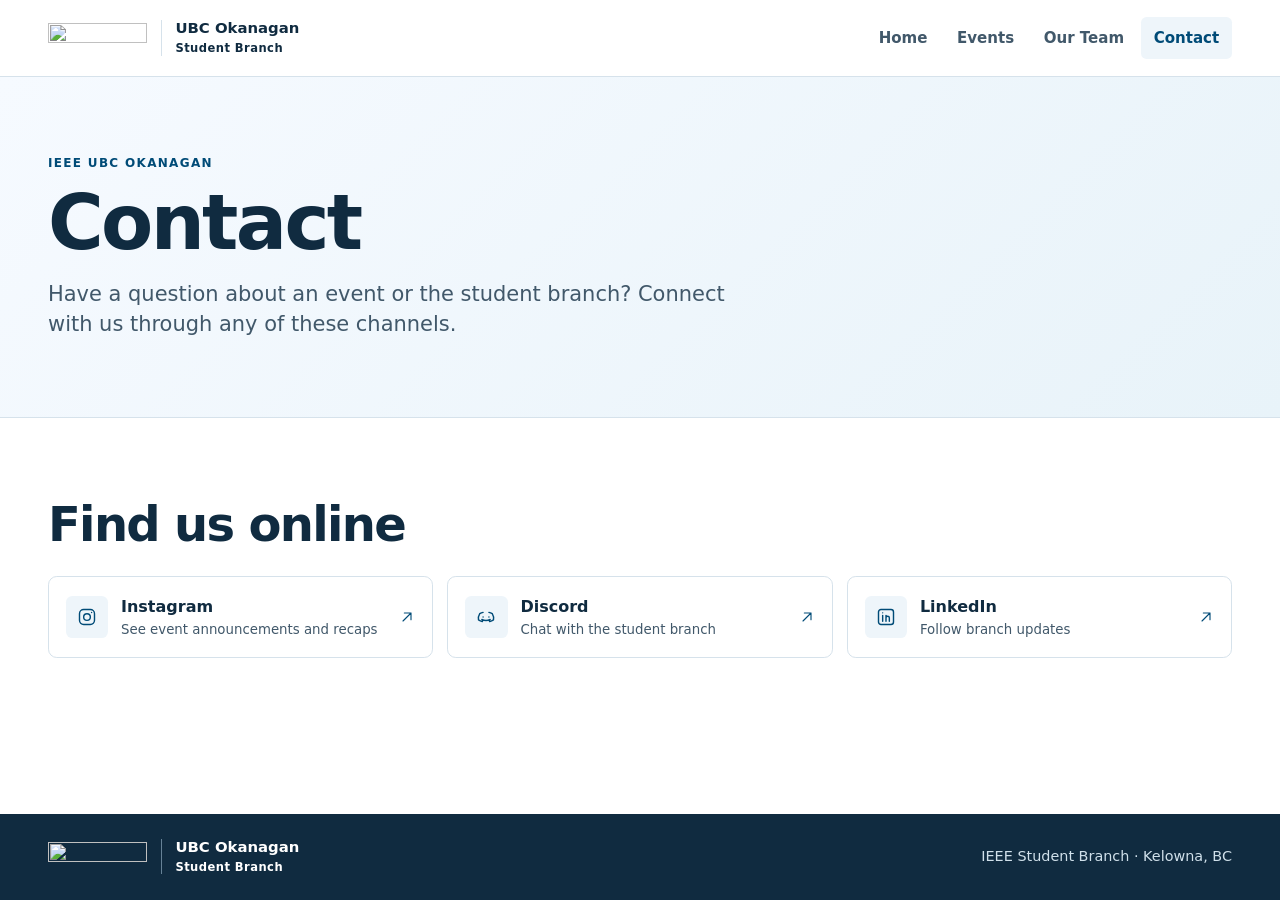
==== contact/index.html @ 8d6318ac "Oneshot site layout" ====
<!doctype html>
<html lang="en">
<head>
  <meta charset="utf-8">
  <meta name="viewport" content="width=device-width, initial-scale=1">
  <meta name="description" content="Get in touch with the IEEE UBC Okanagan Student Branch on Instagram, Discord, and LinkedIn.">
  <meta name="theme-color" content="#102b40">
  <title>Contact | IEEE UBC Okanagan</title>
  <link rel="stylesheet" href="/style.css">
</head>
<body>
  <a class="skip-link" href="#main">Skip to content</a>
  <header class="site-header">
    <div class="container header-inner">
      <a class="brand" href="/" aria-label="IEEE UBC Okanagan home">
        <img src="/assets/brand_assets/ieee%20mb%20blue.png" width="99" height="29" alt="">
        <span class="brand-name">UBC Okanagan<small>Student Branch</small></span>
      </a>
      <nav aria-label="Main navigation">
        <ul class="nav-list">
          <li><a href="/">Home</a></li>
          <li><a href="/events/">Events</a></li>
          <li><a href="/our-team/">Our Team</a></li>
          <li><a href="/contact/" aria-current="page">Contact</a></li>
        </ul>
      </nav>
    </div>
  </header>

  <main id="main">
    <section class="page-intro">
      <div class="container">
        <p class="eyebrow">IEEE UBC Okanagan</p>
        <h1>Contact</h1>
        <p class="lede">Have a question about an event or the student branch? Connect with us through any of these channels.</p>
      </div>
    </section>
    <section class="section" aria-labelledby="channels-heading">
      <div class="container">
        <div class="section-heading">
          <h2 id="channels-heading">Find us online</h2>
        </div>
        <ul class="social-grid">
          <li>
            <a class="social-card" href="https://www.instagram.com/ubcoieee/">
              <span class="social-icon"><svg class="icon" aria-hidden="true" viewBox="0 0 24 24" fill="none" stroke="currentColor" stroke-width="1.7" stroke-linecap="round" stroke-linejoin="round"><rect x="3" y="3" width="18" height="18" rx="5"/><circle cx="12" cy="12" r="4"/><path d="M17.5 6.5h.01"/></svg></span>
              <span><strong>Instagram</strong><small>See event announcements and recaps</small></span>
              <svg class="icon social-arrow" aria-hidden="true" viewBox="0 0 24 24" fill="none" stroke="currentColor" stroke-width="1.7" stroke-linecap="round" stroke-linejoin="round"><path d="M6 18 18 6M8 6h10v10"/></svg>
            </a>
          </li>
          <li>
            <a class="social-card" href="https://discord.gg/yK6ws2bmB">
              <span class="social-icon"><svg class="icon" aria-hidden="true" viewBox="0 0 24 24" fill="none" stroke="currentColor" stroke-width="1.7" stroke-linecap="round" stroke-linejoin="round"><path d="M8.5 6.5a13 13 0 0 0-4 1.5C3 10.5 2.5 13 3 15.5a14 14 0 0 0 4.5 2l1-2m7-9a13 13 0 0 1 4 1.5c1.5 2.5 2 5 1.5 7.5a14 14 0 0 1-4.5 2l-1-2M7 15a12 12 0 0 0 10 0M8.5 12h.01m7 0h.01"/></svg></span>
              <span><strong>Discord</strong><small>Chat with the student branch</small></span>
              <svg class="icon social-arrow" aria-hidden="true" viewBox="0 0 24 24" fill="none" stroke="currentColor" stroke-width="1.7" stroke-linecap="round" stroke-linejoin="round"><path d="M6 18 18 6M8 6h10v10"/></svg>
            </a>
          </li>
          <li>
            <a class="social-card" href="https://www.linkedin.com/company/ubco-ieee-student-branch/posts/">
              <span class="social-icon"><svg class="icon" aria-hidden="true" viewBox="0 0 24 24" fill="none" stroke="currentColor" stroke-width="1.7" stroke-linecap="round" stroke-linejoin="round"><rect x="3" y="3" width="18" height="18" rx="3"/><path d="M8 10v7m0-10h.01M12 17v-7m0 3a2 2 0 0 1 4 0v4"/></svg></span>
              <span><strong>LinkedIn</strong><small>Follow branch updates</small></span>
              <svg class="icon social-arrow" aria-hidden="true" viewBox="0 0 24 24" fill="none" stroke="currentColor" stroke-width="1.7" stroke-linecap="round" stroke-linejoin="round"><path d="M6 18 18 6M8 6h10v10"/></svg>
            </a>
          </li>
        </ul>
      </div>
    </section>
  </main>

  <footer class="site-footer">
    <div class="container footer-inner">
      <a class="brand" href="/" aria-label="IEEE UBC Okanagan home">
        <img src="/assets/brand_assets/ieee%20mb%20white%20png.png" width="99" height="29" alt="">
        <span class="brand-name">UBC Okanagan<small>Student Branch</small></span>
      </a>
      <p>IEEE Student Branch · Kelowna, BC</p>
    </div>
  </footer>
</body>
</html>
---- style.css ----
:root {
  color-scheme: light;
  --ink: #102b40;
  --muted: #41586a;
  --blue: #00629b;
  --blue-dark: #004b77;
  --pale: #eef5fa;
  --line: #d6e2eb;
  --white: #fff;
  font-family: "Segoe UI", system-ui, sans-serif;
  color: var(--ink);
  background: var(--white);
  line-height: 1.6;
}

* { box-sizing: border-box; }

body {
  display: flex;
  flex-direction: column;
  min-height: 100vh;
  margin: 0;
}

main { flex: 1; }

img { display: block; max-width: 100%; }

a { color: var(--blue-dark); }

a:focus-visible {
  outline: 3px solid #0082c4;
  outline-offset: 4px;
}

h1, h2, h3, p { margin: 0; }

h1, h2, h3 {
  line-height: 1.1;
  letter-spacing: -.035em;
}

h1 { font-size: clamp(2.75rem, 6.1vw, 4.75rem); }
h2 { font-size: clamp(1.95rem, 3.8vw, 3rem); }
h3 { font-size: 1.25rem; }

.container {
  width: min(100% - 3rem, 74rem);
  margin-inline: auto;
}

.icon {
  width: 1.25rem;
  height: 1.25rem;
  flex: none;
}

.skip-link {
  position: fixed;
  z-index: 2;
  top: .75rem;
  left: .75rem;
  transform: translateY(-200%);
  padding: .6rem 1rem;
  background: var(--white);
  font-weight: 650;
}

.skip-link:focus { transform: none; }

.site-header {
  background: var(--white);
  border-bottom: 1px solid var(--line);
}

.header-inner, .footer-inner {
  display: flex;
  align-items: center;
  justify-content: space-between;
  gap: 1rem;
}

.header-inner { min-height: 4.75rem; }

.brand {
  display: inline-flex;
  flex: none;
  align-items: center;
  gap: .85rem;
  color: inherit;
  text-decoration: none;
}

.brand img {
  width: 6.2rem;
  height: auto;
}

.brand-name {
  display: grid;
  padding-left: .85rem;
  border-left: 1px solid var(--line);
  font-size: .93rem;
  font-weight: 750;
  line-height: 1.2;
}

.brand-name small {
  margin-top: .22rem;
  font-size: .72rem;
  font-weight: 550;
  letter-spacing: .04em;
}

.nav-list {
  display: flex;
  gap: .25rem;
  padding: 0;
  margin: 0;
  list-style: none;
}

.nav-list a {
  display: block;
  padding: .55rem .8rem;
  border-radius: .35rem;
  color: var(--muted);
  text-decoration: none;
  font-size: .94rem;
  font-weight: 650;
  white-space: nowrap;
}

.nav-list a:hover, .nav-list a[aria-current="page"] {
  color: var(--blue-dark);
  background: var(--pale);
}

.eyebrow {
  display: flex;
  align-items: center;
  gap: .55rem;
  color: var(--blue-dark);
  font-size: .75rem;
  font-weight: 750;
  letter-spacing: .11em;
  text-transform: uppercase;
}

.eyebrow-dot {
  width: .56rem;
  height: .56rem;
  border-radius: 50%;
  background: var(--blue);
  box-shadow: 0 0 0 .2rem #d2e7f3;
}

.hero {
  padding-block: clamp(2.75rem, 6vw, 5.25rem);
  background: linear-gradient(135deg, #f5faff, #edf5fa 63%, #e3f0f7);
}

.hero-grid {
  display: grid;
  grid-template-columns: 1.08fr 1fr;
  align-items: center;
  gap: clamp(2rem, 5vw, 4.75rem);
}

.hero h1 {
  margin-top: .85rem;
  font-size: clamp(2.9rem, 5.1vw, 4.75rem);
  letter-spacing: -.06em;
}

.hero-period { color: var(--blue); }

.lede {
  max-width: 43rem;
  color: var(--muted);
  font-size: clamp(1.07rem, 2vw, 1.31rem);
  line-height: 1.45;
}

.hero .lede {
  margin-top: 1.15rem;
  color: var(--ink);
  font-weight: 620;
}

.hero-copy > p:not(.eyebrow, .lede) {
  max-width: 35rem;
  margin-top: 1rem;
  color: var(--muted);
}

.hero-art {
  position: relative;
  overflow: hidden;
  isolation: isolate;
  border: 1px solid #255775;
  border-radius: 1rem;
  background: #0b2639;
  box-shadow: 0 20px 46px -24px #234e69a0;
}

.hero-art img { width: 100%; height: auto; }

.art-label, .art-caption {
  position: absolute;
  display: flex;
  gap: .65rem;
  color: #d1e9f5;
  font: 600 clamp(.56rem, 1.3vw, .7rem)/1.3 ui-monospace, Consolas, monospace;
  letter-spacing: .1em;
}

.art-label { top: 1.1rem; left: 1.15rem; }
.art-caption { bottom: 1.1rem; right: 1.15rem; }
.art-label span, .art-caption span { color: #67cce9; }

.button-row {
  display: flex;
  flex-wrap: wrap;
  gap: .7rem;
  margin-top: 1.65rem;
}

.button, .text-link {
  display: inline-flex;
  align-items: center;
  justify-content: center;
  gap: .55rem;
  font-weight: 700;
}

.button {
  min-height: 2.9rem;
  padding: .6rem .95rem;
  border: 1px solid transparent;
  border-radius: .4rem;
  text-decoration: none;
}

.button-primary { color: var(--white); background: var(--blue); }
.button-primary:hover { background: var(--blue-dark); }
.button-outline { border-color: #a5bfd1; color: var(--ink); }
.button-outline:hover { background: #dcecf6; }
.text-link { text-underline-offset: .24em; }
.text-link:hover { color: var(--blue); }

.section { padding-block: clamp(2.85rem, 6.3vw, 5rem); }
.section-heading { margin-bottom: 1.6rem; }
.section-heading .eyebrow, .membership-band .eyebrow { margin-bottom: .55rem; }

.section-heading > p:not(.eyebrow), .membership-band h2 + p {
  margin-top: .65rem;
  color: var(--muted);
}

.split-heading {
  display: flex;
  align-items: flex-end;
  justify-content: space-between;
  gap: 1rem 2rem;
}

.event-band { border-bottom: 1px solid var(--line); }

.event-card {
  display: grid;
  grid-template-columns: minmax(0, 20rem) minmax(0, 1fr);
  overflow: hidden;
  border: 1px solid var(--line);
  border-radius: .7rem;
  background: var(--white);
}

.event-card--text { grid-template-columns: minmax(0, 1fr); }

.event-poster {
  display: grid;
  place-items: center;
  background: var(--pale);
}

.event-poster img {
  width: 100%;
  max-height: 21rem;
  aspect-ratio: 1;
  object-fit: contain;
}

.event-poster:focus-visible { outline-offset: -4px; }

.event-details {
  align-self: center;
  padding: clamp(1.25rem, 4vw, 3.25rem);
}

.event-tag {
  display: inline-block;
  padding: .26rem .6rem;
  margin-bottom: .75rem;
  border-radius: .25rem;
  color: var(--blue-dark);
  background: var(--pale);
  font-size: .72rem;
  font-weight: 750;
  letter-spacing: .07em;
  text-transform: uppercase;
}

.event-details h3 { font-size: clamp(1.45rem, 3.5vw, 2.3rem); }

.event-meta {
  display: flex;
  flex-wrap: wrap;
  gap: .2rem 1.25rem;
  padding: 0;
  margin: .75rem 0;
  list-style: none;
  color: var(--blue-dark);
  font-weight: 650;
}

.event-description { max-width: 42rem; color: var(--muted); }
.event-details .button { margin-top: 1rem; }

.status-message {
  padding: 1rem 1.2rem;
  border: 1px solid var(--line);
  border-radius: .45rem;
  background: var(--pale);
  color: var(--muted);
}

.social-grid, .member-grid {
  display: grid;
  grid-template-columns: repeat(3, minmax(0, 1fr));
  gap: .9rem;
  padding: 0;
  margin: 0;
  list-style: none;
}

.social-card {
  display: grid;
  grid-template-columns: auto 1fr auto;
  align-items: center;
  gap: .8rem;
  height: 100%;
  padding: 1.05rem;
  border: 1px solid var(--line);
  border-radius: .55rem;
  color: var(--ink);
  text-decoration: none;
}

.social-card:hover { border-color: #9dbed4; background: #f8fbfd; }
.social-card small { display: block; color: var(--muted); }

.social-icon {
  display: grid;
  place-items: center;
  width: 2.65rem;
  height: 2.65rem;
  border-radius: .4rem;
  background: var(--pale);
  color: var(--blue-dark);
}

.social-arrow { width: 1rem; height: 1rem; color: var(--blue-dark); }

.page-intro {
  padding-block: clamp(2.75rem, 6vw, 5rem);
  border-bottom: 1px solid var(--line);
  background: linear-gradient(135deg, #f6faff, #e8f3f9);
}

.page-intro h1 { margin: .5rem 0 .9rem; }

.events-content, .event-list {
  display: grid;
  gap: 1rem;
}

.events-content { gap: clamp(2.5rem, 6vw, 4.5rem); }

.structure-section {
  background: #f8fbfd;
  border-bottom: 1px solid var(--line);
}

.org-grid {
  display: grid;
  grid-template-columns: repeat(2, minmax(0, 1fr));
  gap: 1rem;
}

.org-card {
  padding: clamp(1rem, 3vw, 1.75rem);
  border: 1px solid var(--line);
  border-top: 3px solid var(--blue);
  border-radius: .5rem;
  background: var(--white);
}

.org-card h3 {
  display: flex;
  flex-wrap: wrap;
  align-items: center;
  gap: .65rem;
}

.org-card h3 span {
  padding: .3rem .5rem;
  border-radius: .25rem;
  background: var(--pale);
  color: var(--blue-dark);
  font-size: .72rem;
  letter-spacing: .04em;
  text-transform: uppercase;
}

.org-card ul {
  padding-left: 1.35rem;
  margin: .65rem 0 0;
  color: var(--muted);
}

.org-card li + li { margin-top: .35rem; }
.org-card li ul { margin-top: .25rem; }
.roster-section + .roster-section { padding-top: 0; }
.member-grid-chairs { grid-template-columns: repeat(2, minmax(0, 1fr)); max-width: 48rem; }

.member-card {
  display: flex;
  align-items: center;
  gap: 1rem;
  padding: .95rem;
  border: 1px solid var(--line);
  border-radius: .55rem;
}

.member-card img {
  flex: none;
  width: clamp(3.25rem, 7vw, 5rem);
  height: auto;
  aspect-ratio: 1;
  object-fit: cover;
  border-radius: 50%;
  background: var(--pale);
}

.member-info p {
  margin-top: .3rem;
  color: var(--muted);
  font-size: .9rem;
  line-height: 1.35;
}

.membership-band {
  border-top: 1px solid var(--line);
  background: var(--pale);
}

.membership-band .split-heading { align-items: center; }

.site-footer {
  padding-block: 1.6rem;
  background: var(--ink);
  color: var(--white);
}

.site-footer .brand-name { border-color: #668297; }
.site-footer p { color: #d0e0ea; font-size: .9rem; }

@media (max-width: 60rem) {
  .social-card {
    grid-template-columns: auto 1fr;
  }

  .social-arrow { display: none; }
  .member-grid { grid-template-columns: repeat(2, minmax(0, 1fr)); }
}

@media (max-width: 46rem) {
  .hero-grid { grid-template-columns: minmax(0, 1fr); }
  .hero-art { max-width: 34rem; }
  .hero h1 { font-size: clamp(2.7rem, 9.5vw, 4.4rem); }
  .event-card { grid-template-columns: minmax(0, 15rem) minmax(0, 1fr); }
  .event-card--text { grid-template-columns: minmax(0, 1fr); }
  .social-grid { grid-template-columns: minmax(0, 1fr); }
  .social-card { grid-template-columns: auto 1fr auto; }
  .social-arrow { display: block; }
}

@media (max-width: 36rem) {
  .container { width: calc(100% - 2rem); }

  .header-inner {
    flex-direction: column;
    align-items: flex-start;
    gap: .55rem;
    padding-top: .75rem;
    padding-bottom: .45rem;
  }

  .header-inner nav, .nav-list { width: 100%; }
  .nav-list { justify-content: space-between; }
  .nav-list a { padding: .5rem .45rem; font-size: .88rem; }
  .split-heading { flex-direction: column; align-items: flex-start; }
  .membership-band .split-heading { align-items: flex-start; }
  .event-card, .event-card--text, .org-grid, .member-grid { grid-template-columns: minmax(0, 1fr); }
  .event-poster img { max-height: 19rem; }
  .footer-inner { flex-direction: column; align-items: flex-start; }
}
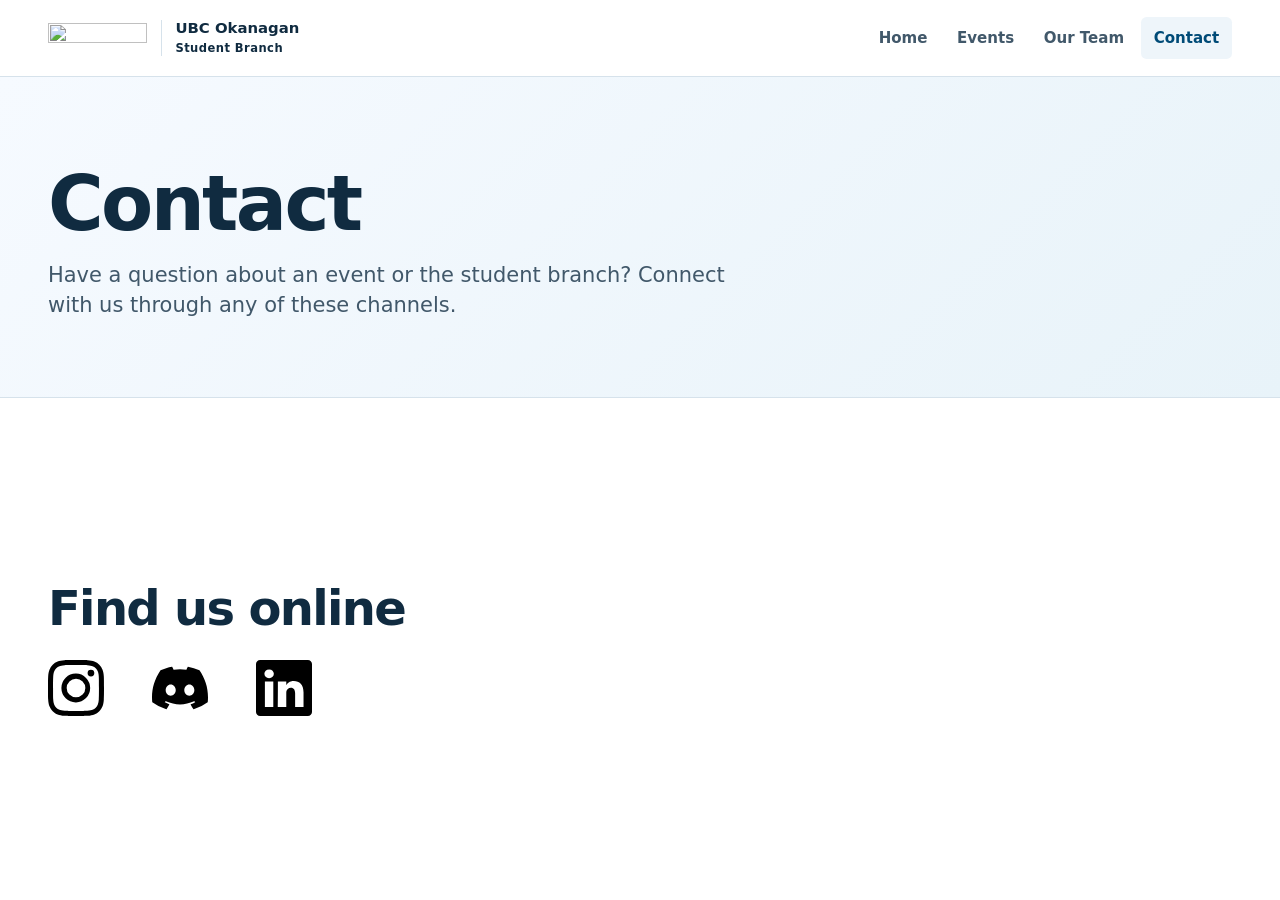
==== commit 1e908d22: "Implemented some designs" ====
--- a/contact/index.html
+++ b/contact/index.html
@@ -27,54 +27,37 @@
     </div>
   </header>
 
-  <main id="main">
+  <main class="contact-page" id="main" tabindex="-1">
     <section class="page-intro">
       <div class="container">
-        <p class="eyebrow">IEEE UBC Okanagan</p>
         <h1>Contact</h1>
         <p class="lede">Have a question about an event or the student branch? Connect with us through any of these channels.</p>
       </div>
     </section>
-    <section class="section" aria-labelledby="channels-heading">
+    <section class="section contact-section" aria-labelledby="channels-heading">
       <div class="container">
         <div class="section-heading">
           <h2 id="channels-heading">Find us online</h2>
         </div>
         <ul class="social-grid">
           <li>
-            <a class="social-card" href="https://www.instagram.com/ubcoieee/">
-              <span class="social-icon"><svg class="icon" aria-hidden="true" viewBox="0 0 24 24" fill="none" stroke="currentColor" stroke-width="1.7" stroke-linecap="round" stroke-linejoin="round"><rect x="3" y="3" width="18" height="18" rx="5"/><circle cx="12" cy="12" r="4"/><path d="M17.5 6.5h.01"/></svg></span>
-              <span><strong>Instagram</strong><small>See event announcements and recaps</small></span>
-              <svg class="icon social-arrow" aria-hidden="true" viewBox="0 0 24 24" fill="none" stroke="currentColor" stroke-width="1.7" stroke-linecap="round" stroke-linejoin="round"><path d="M6 18 18 6M8 6h10v10"/></svg>
+            <a class="social-logo" href="https://www.instagram.com/ubcoieee/">
+              <img src="/assets/brand_assets/instagram.svg" alt="Instagram" width="56" height="56">
             </a>
           </li>
           <li>
-            <a class="social-card" href="https://discord.gg/yK6ws2bmB">
-              <span class="social-icon"><svg class="icon" aria-hidden="true" viewBox="0 0 24 24" fill="none" stroke="currentColor" stroke-width="1.7" stroke-linecap="round" stroke-linejoin="round"><path d="M8.5 6.5a13 13 0 0 0-4 1.5C3 10.5 2.5 13 3 15.5a14 14 0 0 0 4.5 2l1-2m7-9a13 13 0 0 1 4 1.5c1.5 2.5 2 5 1.5 7.5a14 14 0 0 1-4.5 2l-1-2M7 15a12 12 0 0 0 10 0M8.5 12h.01m7 0h.01"/></svg></span>
-              <span><strong>Discord</strong><small>Chat with the student branch</small></span>
-              <svg class="icon social-arrow" aria-hidden="true" viewBox="0 0 24 24" fill="none" stroke="currentColor" stroke-width="1.7" stroke-linecap="round" stroke-linejoin="round"><path d="M6 18 18 6M8 6h10v10"/></svg>
+            <a class="social-logo" href="https://discord.gg/yK6ws2bmB">
+              <img src="/assets/brand_assets/discord.svg" alt="Discord" width="56" height="56">
             </a>
           </li>
           <li>
-            <a class="social-card" href="https://www.linkedin.com/company/ubco-ieee-student-branch/posts/">
-              <span class="social-icon"><svg class="icon" aria-hidden="true" viewBox="0 0 24 24" fill="none" stroke="currentColor" stroke-width="1.7" stroke-linecap="round" stroke-linejoin="round"><rect x="3" y="3" width="18" height="18" rx="3"/><path d="M8 10v7m0-10h.01M12 17v-7m0 3a2 2 0 0 1 4 0v4"/></svg></span>
-              <span><strong>LinkedIn</strong><small>Follow branch updates</small></span>
-              <svg class="icon social-arrow" aria-hidden="true" viewBox="0 0 24 24" fill="none" stroke="currentColor" stroke-width="1.7" stroke-linecap="round" stroke-linejoin="round"><path d="M6 18 18 6M8 6h10v10"/></svg>
+            <a class="social-logo" href="https://www.linkedin.com/company/ubco-ieee-student-branch/posts/">
+              <img src="/assets/brand_assets/linkedin.svg" alt="LinkedIn" width="56" height="56">
             </a>
           </li>
         </ul>
       </div>
     </section>
   </main>
-
-  <footer class="site-footer">
-    <div class="container footer-inner">
-      <a class="brand" href="/" aria-label="IEEE UBC Okanagan home">
-        <img src="/assets/brand_assets/ieee%20mb%20white%20png.png" width="99" height="29" alt="">
-        <span class="brand-name">UBC Okanagan<small>Student Branch</small></span>
-      </a>
-      <p>IEEE Student Branch · Kelowna, BC</p>
-    </div>
-  </footer>
 </body>
 </html>
--- a/style.css
+++ b/style.css
@@ -22,7 +22,7 @@
   margin: 0;
 }
 
-main { flex: 1; }
+main { flex: 1; scroll-margin-top: 5rem; }
 
 img { display: block; max-width: 100%; }
 
@@ -69,11 +69,14 @@
 .skip-link:focus { transform: none; }
 
 .site-header {
+  position: sticky;
+  z-index: 1;
+  top: 0;
   background: var(--white);
   border-bottom: 1px solid var(--line);
 }
 
-.header-inner, .footer-inner {
+.header-inner {
   display: flex;
   align-items: center;
   justify-content: space-between;
@@ -136,44 +139,39 @@
   background: var(--pale);
 }
 
-.eyebrow {
-  display: flex;
-  align-items: center;
-  gap: .55rem;
-  color: var(--blue-dark);
-  font-size: .75rem;
-  font-weight: 750;
-  letter-spacing: .11em;
-  text-transform: uppercase;
-}
-
-.eyebrow-dot {
-  width: .56rem;
-  height: .56rem;
-  border-radius: 50%;
-  background: var(--blue);
-  box-shadow: 0 0 0 .2rem #d2e7f3;
-}
 
 .hero {
-  padding-block: clamp(2.75rem, 6vw, 5.25rem);
-  background: linear-gradient(135deg, #f5faff, #edf5fa 63%, #e3f0f7);
-}
-
-.hero-grid {
-  display: grid;
-  grid-template-columns: 1.08fr 1fr;
-  align-items: center;
-  gap: clamp(2rem, 5vw, 4.75rem);
+  background: linear-gradient(#08192580, #ffffff26 52%),
+    url("/assets/hackerspace_night.jpg") center / cover no-repeat, var(--ink);
+}
+
+.hero-content {
+  display: flex;
+  flex-direction: column;
+  align-items: flex-start;
+  justify-content: space-between;
+  gap: clamp(8rem, 20vw, 19rem);
+  min-height: clamp(32rem, 58vw, 48rem);
 }
 
 .hero h1 {
-  margin-top: .85rem;
-  font-size: clamp(2.9rem, 5.1vw, 4.75rem);
+  margin: clamp(1.5rem, 4vw, 3.5rem) max(1rem, calc((100% - 74rem) / 2));
+  color: var(--white);
+  font-size: clamp(2.45rem, 6vw, 4.75rem);
   letter-spacing: -.06em;
-}
-
-.hero-period { color: var(--blue); }
+  text-shadow: 0 2px 10px #081925b3;
+}
+
+.hero p {
+  --fade-width: clamp(1.5rem, 6vw, 5rem);
+  align-self: flex-end;
+  max-width: 40rem;
+  padding: clamp(1rem, 2.5vw, 2rem) clamp(1rem, 4vw, 3.5rem);
+  padding-left: var(--fade-width);
+  background: linear-gradient(to right, transparent, #f5fafff2 var(--fade-width));
+  color: var(--ink);
+  font-size: clamp(1rem, 1.6vw, 1.15rem);
+}
 
 .lede {
   max-width: 43rem;
@@ -181,43 +179,6 @@
   font-size: clamp(1.07rem, 2vw, 1.31rem);
   line-height: 1.45;
 }
-
-.hero .lede {
-  margin-top: 1.15rem;
-  color: var(--ink);
-  font-weight: 620;
-}
-
-.hero-copy > p:not(.eyebrow, .lede) {
-  max-width: 35rem;
-  margin-top: 1rem;
-  color: var(--muted);
-}
-
-.hero-art {
-  position: relative;
-  overflow: hidden;
-  isolation: isolate;
-  border: 1px solid #255775;
-  border-radius: 1rem;
-  background: #0b2639;
-  box-shadow: 0 20px 46px -24px #234e69a0;
-}
-
-.hero-art img { width: 100%; height: auto; }
-
-.art-label, .art-caption {
-  position: absolute;
-  display: flex;
-  gap: .65rem;
-  color: #d1e9f5;
-  font: 600 clamp(.56rem, 1.3vw, .7rem)/1.3 ui-monospace, Consolas, monospace;
-  letter-spacing: .1em;
-}
-
-.art-label { top: 1.1rem; left: 1.15rem; }
-.art-caption { bottom: 1.1rem; right: 1.15rem; }
-.art-label span, .art-caption span { color: #67cce9; }
 
 .button-row {
   display: flex;
@@ -251,9 +212,8 @@
 
 .section { padding-block: clamp(2.85rem, 6.3vw, 5rem); }
 .section-heading { margin-bottom: 1.6rem; }
-.section-heading .eyebrow, .membership-band .eyebrow { margin-bottom: .55rem; }
-
-.section-heading > p:not(.eyebrow), .membership-band h2 + p {
+
+.section-heading > p, .membership-band h2 + p {
   margin-top: .65rem;
   color: var(--muted);
 }
@@ -266,6 +226,18 @@
 }
 
 .event-band { border-bottom: 1px solid var(--line); }
+.pale-section { background: var(--pale); }
+
+.contact-page {
+  display: grid;
+  grid-template-rows: auto 1fr;
+}
+
+.contact-section {
+  display: grid;
+  align-content: center;
+  min-height: 21rem;
+}
 
 .event-card {
   display: grid;
@@ -293,22 +265,56 @@
 
 .event-poster:focus-visible { outline-offset: -4px; }
 
-.event-details {
-  align-self: center;
-  padding: clamp(1.25rem, 4vw, 3.25rem);
-}
-
-.event-tag {
-  display: inline-block;
-  padding: .26rem .6rem;
-  margin-bottom: .75rem;
-  border-radius: .25rem;
-  color: var(--blue-dark);
-  background: var(--pale);
+.event-content {
+  display: grid;
+  grid-template-columns: minmax(0, 1fr) auto;
+  align-items: center;
+  gap: clamp(.65rem, 3vw, 2.5rem);
+  padding: clamp(.9rem, 3vw, 2.5rem);
+}
+
+.event-calendar {
+  display: grid;
+  justify-items: end;
+  gap: .4rem;
+}
+
+.calendar-tile {
+  display: grid;
+  width: clamp(5rem, 8vw, 6rem);
+  overflow: hidden;
+  border: 1px solid var(--line);
+  border-radius: .4rem;
+  text-align: center;
+  font-variant-numeric: tabular-nums;
+}
+
+.calendar-month {
+  padding: .2rem .3rem;
+  background: var(--blue-dark);
+  color: var(--white);
   font-size: .72rem;
+  font-weight: 700;
+  white-space: nowrap;
+}
+
+.calendar-day {
+  display: grid;
+  place-items: center;
+  aspect-ratio: 1;
+  padding: .25rem .35rem;
+  background: var(--pale);
+  color: var(--ink);
+  font-size: clamp(1.3rem, 2.7vw, 1.9rem);
   font-weight: 750;
-  letter-spacing: .07em;
-  text-transform: uppercase;
+  line-height: 1.35;
+}
+
+.calendar-separator {
+  justify-self: center;
+  color: var(--muted);
+  font-size: .75rem;
+  line-height: 1;
 }
 
 .event-details h3 { font-size: clamp(1.45rem, 3.5vw, 2.3rem); }
@@ -324,7 +330,7 @@
   font-weight: 650;
 }
 
-.event-description { max-width: 42rem; color: var(--muted); }
+.event-description { margin-top: .65rem; max-width: 42rem; color: var(--muted); }
 .event-details .button { margin-top: 1rem; }
 
 .status-message {
@@ -335,7 +341,7 @@
   color: var(--muted);
 }
 
-.social-grid, .member-grid {
+.member-grid {
   display: grid;
   grid-template-columns: repeat(3, minmax(0, 1fr));
   gap: .9rem;
@@ -344,33 +350,27 @@
   list-style: none;
 }
 
-.social-card {
-  display: grid;
-  grid-template-columns: auto 1fr auto;
-  align-items: center;
-  gap: .8rem;
-  height: 100%;
-  padding: 1.05rem;
-  border: 1px solid var(--line);
-  border-radius: .55rem;
-  color: var(--ink);
-  text-decoration: none;
-}
-
-.social-card:hover { border-color: #9dbed4; background: #f8fbfd; }
-.social-card small { display: block; color: var(--muted); }
-
-.social-icon {
-  display: grid;
-  place-items: center;
-  width: 2.65rem;
-  height: 2.65rem;
-  border-radius: .4rem;
-  background: var(--pale);
-  color: var(--blue-dark);
-}
-
-.social-arrow { width: 1rem; height: 1rem; color: var(--blue-dark); }
+.social-grid {
+  display: flex;
+  flex-wrap: wrap;
+  align-items: center;
+  gap: clamp(1.25rem, 5vw, 3rem);
+  padding: 0;
+  margin: 0;
+  list-style: none;
+}
+
+.social-logo {
+  display: block;
+  border-radius: .25rem;
+}
+
+.social-logo img {
+  width: clamp(2.65rem, 8vw, 3.5rem);
+  height: auto;
+}
+
+.social-logo:hover { opacity: .72; }
 
 .page-intro {
   padding-block: clamp(2.75rem, 6vw, 5rem);
@@ -380,57 +380,11 @@
 
 .page-intro h1 { margin: .5rem 0 .9rem; }
 
-.events-content, .event-list {
+.event-list {
   display: grid;
   gap: 1rem;
 }
 
-.events-content { gap: clamp(2.5rem, 6vw, 4.5rem); }
-
-.structure-section {
-  background: #f8fbfd;
-  border-bottom: 1px solid var(--line);
-}
-
-.org-grid {
-  display: grid;
-  grid-template-columns: repeat(2, minmax(0, 1fr));
-  gap: 1rem;
-}
-
-.org-card {
-  padding: clamp(1rem, 3vw, 1.75rem);
-  border: 1px solid var(--line);
-  border-top: 3px solid var(--blue);
-  border-radius: .5rem;
-  background: var(--white);
-}
-
-.org-card h3 {
-  display: flex;
-  flex-wrap: wrap;
-  align-items: center;
-  gap: .65rem;
-}
-
-.org-card h3 span {
-  padding: .3rem .5rem;
-  border-radius: .25rem;
-  background: var(--pale);
-  color: var(--blue-dark);
-  font-size: .72rem;
-  letter-spacing: .04em;
-  text-transform: uppercase;
-}
-
-.org-card ul {
-  padding-left: 1.35rem;
-  margin: .65rem 0 0;
-  color: var(--muted);
-}
-
-.org-card li + li { margin-top: .35rem; }
-.org-card li ul { margin-top: .25rem; }
 .roster-section + .roster-section { padding-top: 0; }
 .member-grid-chairs { grid-template-columns: repeat(2, minmax(0, 1fr)); max-width: 48rem; }
 
@@ -467,37 +421,18 @@
 
 .membership-band .split-heading { align-items: center; }
 
-.site-footer {
-  padding-block: 1.6rem;
-  background: var(--ink);
-  color: var(--white);
-}
-
-.site-footer .brand-name { border-color: #668297; }
-.site-footer p { color: #d0e0ea; font-size: .9rem; }
-
 @media (max-width: 60rem) {
-  .social-card {
-    grid-template-columns: auto 1fr;
-  }
-
-  .social-arrow { display: none; }
   .member-grid { grid-template-columns: repeat(2, minmax(0, 1fr)); }
 }
 
 @media (max-width: 46rem) {
-  .hero-grid { grid-template-columns: minmax(0, 1fr); }
-  .hero-art { max-width: 34rem; }
-  .hero h1 { font-size: clamp(2.7rem, 9.5vw, 4.4rem); }
   .event-card { grid-template-columns: minmax(0, 15rem) minmax(0, 1fr); }
   .event-card--text { grid-template-columns: minmax(0, 1fr); }
-  .social-grid { grid-template-columns: minmax(0, 1fr); }
-  .social-card { grid-template-columns: auto 1fr auto; }
-  .social-arrow { display: block; }
 }
 
 @media (max-width: 36rem) {
   .container { width: calc(100% - 2rem); }
+  main { scroll-margin-top: 7rem; }
 
   .header-inner {
     flex-direction: column;
@@ -512,7 +447,6 @@
   .nav-list a { padding: .5rem .45rem; font-size: .88rem; }
   .split-heading { flex-direction: column; align-items: flex-start; }
   .membership-band .split-heading { align-items: flex-start; }
-  .event-card, .event-card--text, .org-grid, .member-grid { grid-template-columns: minmax(0, 1fr); }
+  .event-card, .event-card--text, .member-grid { grid-template-columns: minmax(0, 1fr); }
   .event-poster img { max-height: 19rem; }
-  .footer-inner { flex-direction: column; align-items: flex-start; }
-}
+}
